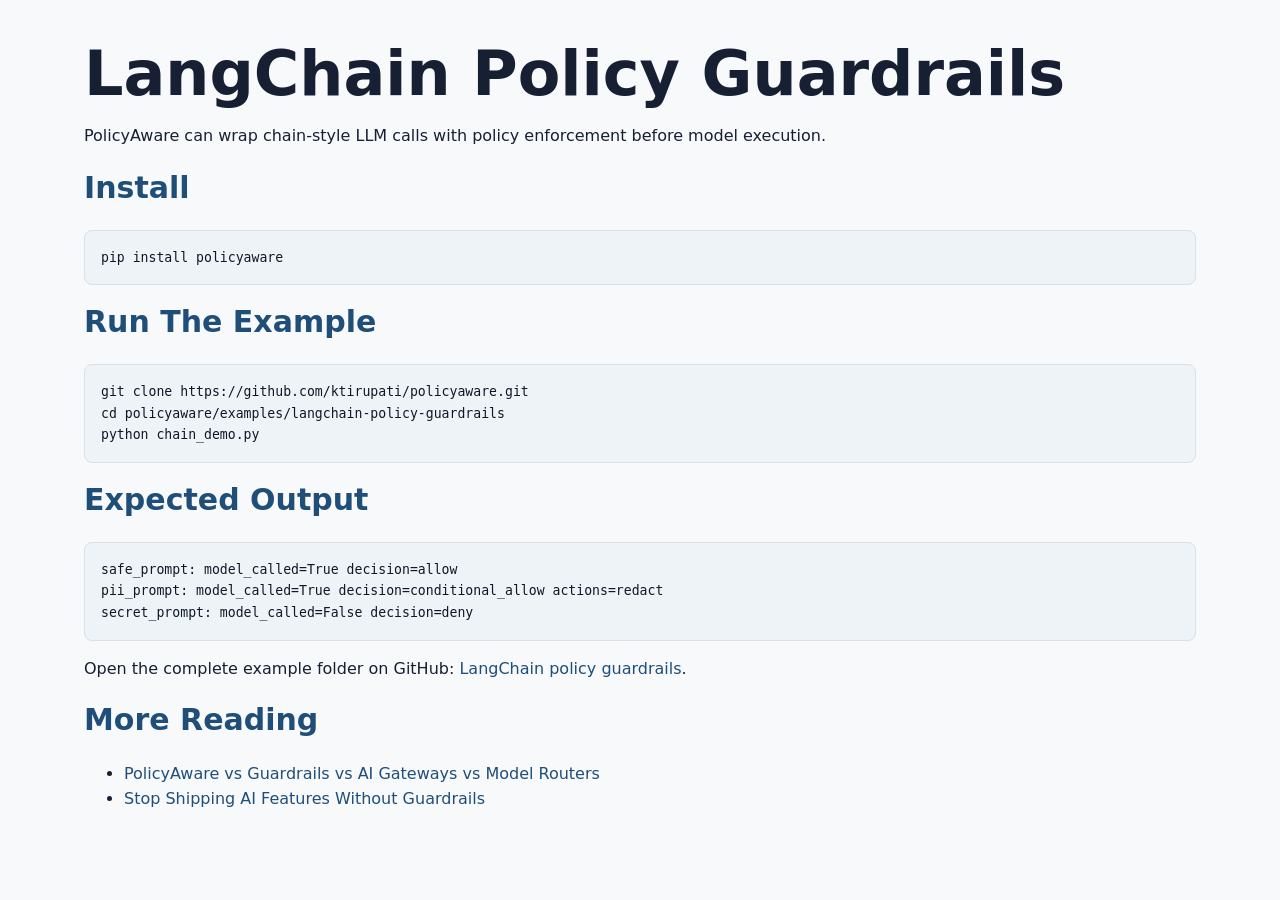
==== docs/langchain-policy-guardrails.html @ 73333cf5 "Release policyaware 0.2.6 docs and SEO updates" ====
<!doctype html>
<html lang="en">
<head>
  <meta charset="utf-8">
  <meta name="viewport" content="width=device-width, initial-scale=1">
  <title>LangChain Policy Guardrails - PolicyAware</title>
  <meta name="description" content="Wrap LangChain-style LLM calls with deny-by-default policy, PII redaction, secret blocking, and audit traces using PolicyAware.">
  <meta name="keywords" content="LangChain policy guardrails, LangChain guardrails, LangChain LLM governance, PolicyAware LangChain, Python AI guardrails">
  <meta name="author" content="Krishna Kishor Tirupati">
  <link rel="canonical" href="https://ktirupati.github.io/policyaware/langchain-policy-guardrails.html">
  <meta property="og:title" content="LangChain Policy Guardrails">
  <meta property="og:description" content="Add policy guardrails around LangChain-style LLM calls before prompts reach a model.">
  <meta property="og:image" content="https://ktirupati.github.io/policyaware/social-preview.svg">
  <link rel="stylesheet" href="site.css">
</head>
<body>
  <main class="section">
    <div class="shell">
      <h1>LangChain Policy Guardrails</h1>
      <p>PolicyAware can wrap chain-style LLM calls with policy enforcement before model execution.</p>
      <h2>Install</h2>
      <pre><code>pip install policyaware</code></pre>
      <h2>Run The Example</h2>
      <pre><code>git clone https://github.com/ktirupati/policyaware.git
cd policyaware/examples/langchain-policy-guardrails
python chain_demo.py</code></pre>
      <h2>Expected Output</h2>
      <pre><code>safe_prompt: model_called=True decision=allow
pii_prompt: model_called=True decision=conditional_allow actions=redact
secret_prompt: model_called=False decision=deny</code></pre>
      <p>Open the complete example folder on GitHub: <a href="https://github.com/ktirupati/policyaware/tree/main/examples/langchain-policy-guardrails">LangChain policy guardrails</a>.</p>
      <h2>More Reading</h2>
      <ul>
        <li><a href="https://dev.to/ktirupati/policyaware-vs-guardrails-vs-ai-gateways-vs-model-routers-the-comparison-every-ai-engineer-needs-289p">PolicyAware vs Guardrails vs AI Gateways vs Model Routers</a></li>
        <li><a href="https://medium.com/@krishna.k.tirupati/stop-shipping-ai-features-without-guardrails-build-safer-ai-apps-with-policyaware-8bfd8509e4fb">Stop Shipping AI Features Without Guardrails</a></li>
      </ul>
    </div>
  </main>
</body>
</html>
---- docs/site.css ----
:root {
  --bg: #f7f9fb;
  --panel: #ffffff;
  --ink: #172033;
  --muted: #5b6472;
  --brand: #1f4e79;
  --brand-2: #26715f;
  --line: #d8e0e8;
  --code: #101828;
  --code-bg: #eef3f7;
}

* {
  box-sizing: border-box;
}

html {
  scroll-behavior: smooth;
}

body {
  margin: 0;
  font-family: Inter, ui-sans-serif, system-ui, -apple-system, BlinkMacSystemFont, "Segoe UI", sans-serif;
  color: var(--ink);
  background: var(--bg);
  line-height: 1.55;
}

a {
  color: var(--brand);
  text-decoration: none;
}

a:hover {
  text-decoration: underline;
}

.shell {
  max-width: 1160px;
  margin: 0 auto;
  padding: 0 24px;
}

header {
  background: var(--panel);
  border-bottom: 1px solid var(--line);
  position: sticky;
  top: 0;
  z-index: 10;
}

.nav {
  min-height: 64px;
  display: flex;
  align-items: center;
  justify-content: space-between;
  gap: 20px;
}

.brand {
  font-weight: 800;
  color: var(--brand);
  font-size: 19px;
}

.nav-links {
  display: flex;
  gap: 18px;
  flex-wrap: wrap;
  font-size: 14px;
}

.hero {
  padding: 72px 0 40px;
  background: linear-gradient(180deg, #ffffff 0%, #f7f9fb 100%);
}

.hero-grid {
  display: grid;
  grid-template-columns: minmax(0, 1.25fr) minmax(320px, 0.75fr);
  gap: 32px;
  align-items: center;
}

h1 {
  font-size: clamp(38px, 5vw, 62px);
  line-height: 1.04;
  margin: 0 0 18px;
  letter-spacing: 0;
}

.subtitle {
  font-size: 19px;
  color: var(--muted);
  max-width: 760px;
}

.button-row {
  display: flex;
  gap: 12px;
  flex-wrap: wrap;
  margin-top: 26px;
}

.button {
  display: inline-flex;
  align-items: center;
  justify-content: center;
  min-height: 42px;
  padding: 0 16px;
  border: 1px solid var(--brand);
  background: var(--brand);
  color: white;
  border-radius: 6px;
  font-weight: 700;
}

.button.secondary {
  background: white;
  color: var(--brand);
}

.card {
  background: var(--panel);
  border: 1px solid var(--line);
  border-radius: 8px;
  padding: 22px;
}

.hero-card h2 {
  margin-top: 0;
  color: var(--brand);
}

.section {
  padding: 42px 0;
}

.section h2 {
  margin: 0 0 18px;
  color: var(--brand);
  font-size: 30px;
}

.grid {
  display: grid;
  grid-template-columns: repeat(3, minmax(0, 1fr));
  gap: 18px;
}

.grid.two {
  grid-template-columns: repeat(2, minmax(0, 1fr));
}

.card h3 {
  margin-top: 0;
  color: var(--brand);
}

pre {
  overflow-x: auto;
  background: var(--code-bg);
  color: var(--code);
  border: 1px solid var(--line);
  border-radius: 8px;
  padding: 16px;
  font-size: 14px;
}

code {
  font-family: "Cascadia Code", Consolas, ui-monospace, monospace;
  font-size: 0.94em;
}

table {
  width: 100%;
  border-collapse: collapse;
  background: white;
  border: 1px solid var(--line);
}

th,
td {
  text-align: left;
  padding: 12px;
  border-bottom: 1px solid var(--line);
  vertical-align: top;
}

th {
  background: var(--brand);
  color: white;
}

.callout {
  border-left: 5px solid var(--brand-2);
  background: #ecf6f2;
  padding: 14px 16px;
  border-radius: 6px;
}

footer {
  border-top: 1px solid var(--line);
  color: var(--muted);
  padding: 26px 0;
  background: white;
}

@media (max-width: 860px) {
  .hero-grid,
  .grid,
  .grid.two {
    grid-template-columns: 1fr;
  }

  header {
    position: static;
  }
}
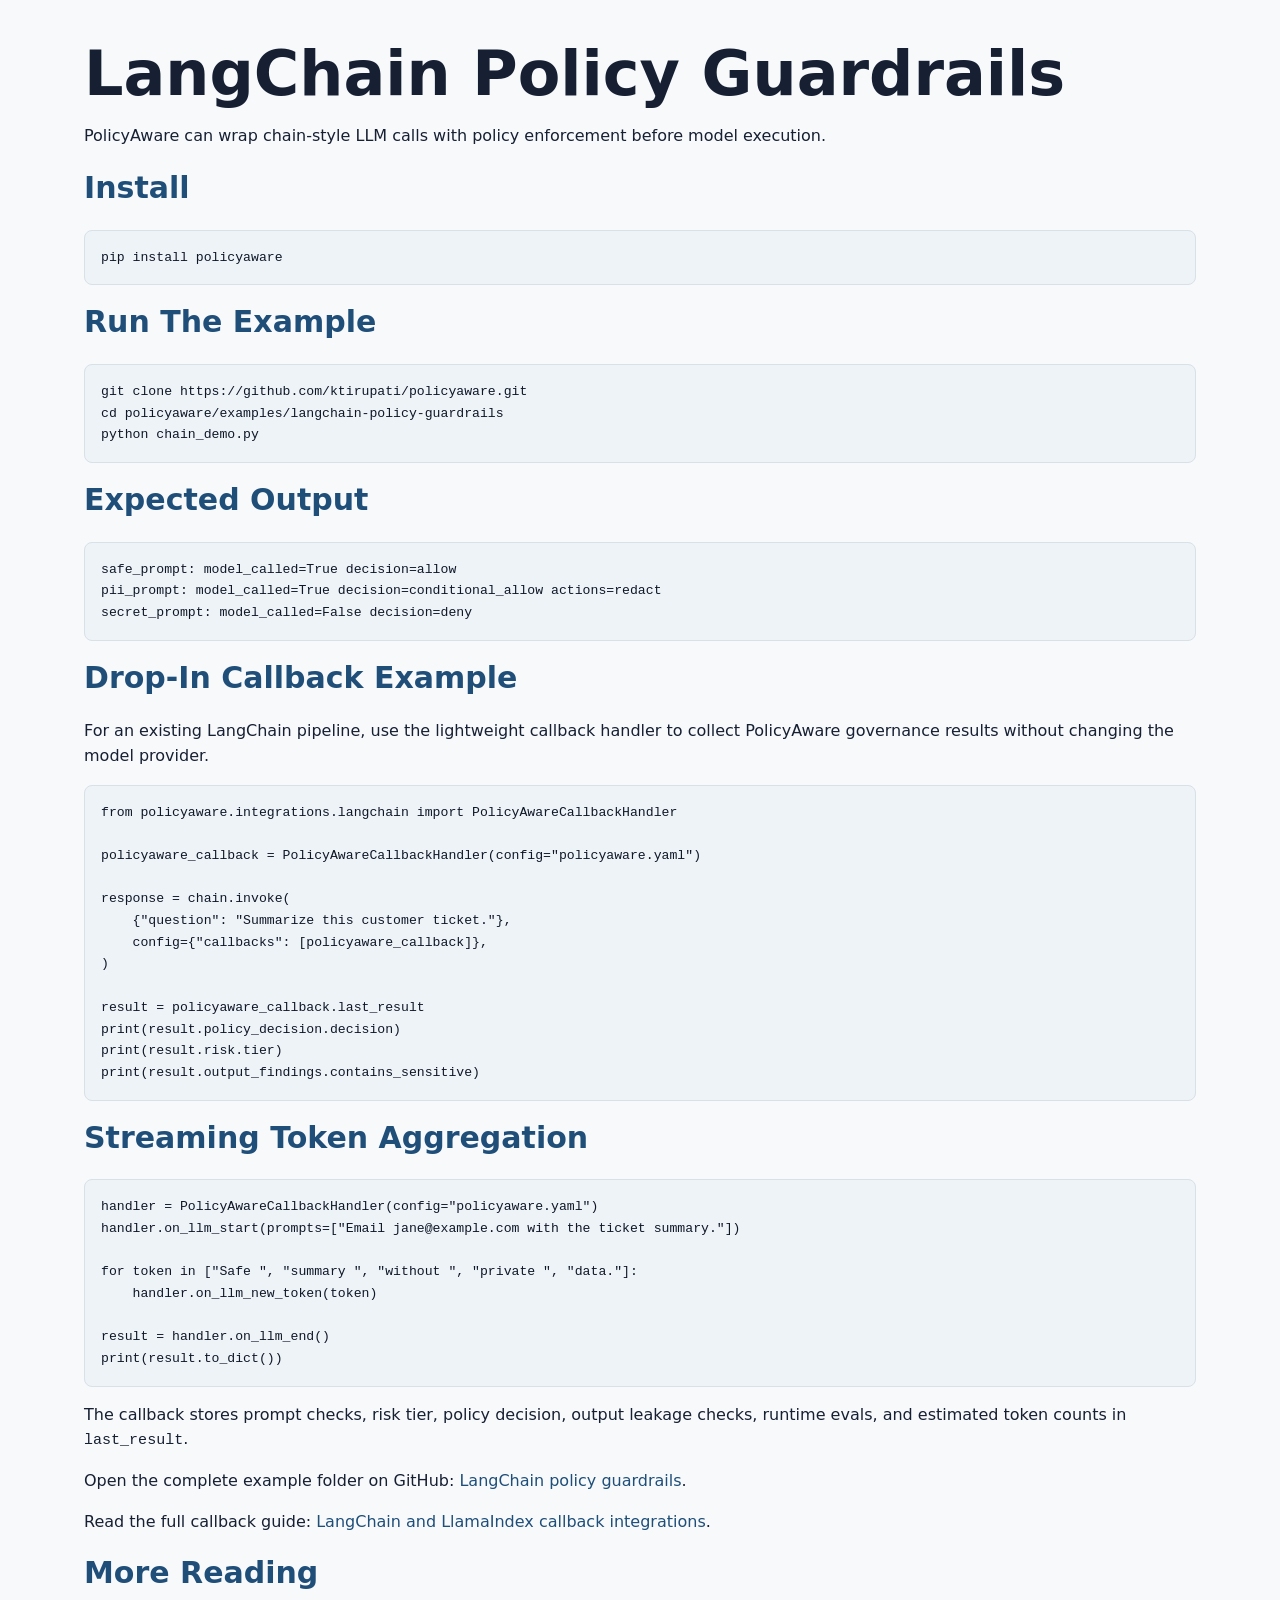
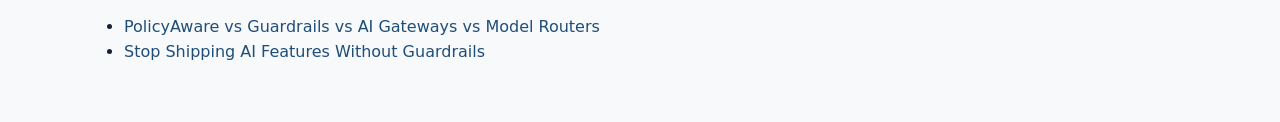
==== commit 7600fc32: "Release policyaware 0.3.0" ====
--- a/docs/langchain-policy-guardrails.html
+++ b/docs/langchain-policy-guardrails.html
@@ -28,7 +28,33 @@
       <pre><code>safe_prompt: model_called=True decision=allow
 pii_prompt: model_called=True decision=conditional_allow actions=redact
 secret_prompt: model_called=False decision=deny</code></pre>
+      <h2>Drop-In Callback Example</h2>
+      <p>For an existing LangChain pipeline, use the lightweight callback handler to collect PolicyAware governance results without changing the model provider.</p>
+      <pre><code>from policyaware.integrations.langchain import PolicyAwareCallbackHandler
+
+policyaware_callback = PolicyAwareCallbackHandler(config="policyaware.yaml")
+
+response = chain.invoke(
+    {"question": "Summarize this customer ticket."},
+    config={"callbacks": [policyaware_callback]},
+)
+
+result = policyaware_callback.last_result
+print(result.policy_decision.decision)
+print(result.risk.tier)
+print(result.output_findings.contains_sensitive)</code></pre>
+      <h2>Streaming Token Aggregation</h2>
+      <pre><code>handler = PolicyAwareCallbackHandler(config="policyaware.yaml")
+handler.on_llm_start(prompts=["Email jane@example.com with the ticket summary."])
+
+for token in ["Safe ", "summary ", "without ", "private ", "data."]:
+    handler.on_llm_new_token(token)
+
+result = handler.on_llm_end()
+print(result.to_dict())</code></pre>
+      <p>The callback stores prompt checks, risk tier, policy decision, output leakage checks, runtime evals, and estimated token counts in <code>last_result</code>.</p>
       <p>Open the complete example folder on GitHub: <a href="https://github.com/ktirupati/policyaware/tree/main/examples/langchain-policy-guardrails">LangChain policy guardrails</a>.</p>
+      <p>Read the full callback guide: <a href="capabilities/integration-callbacks.md">LangChain and LlamaIndex callback integrations</a>.</p>
       <h2>More Reading</h2>
       <ul>
         <li><a href="https://dev.to/ktirupati/policyaware-vs-guardrails-vs-ai-gateways-vs-model-routers-the-comparison-every-ai-engineer-needs-289p">PolicyAware vs Guardrails vs AI Gateways vs Model Routers</a></li>
